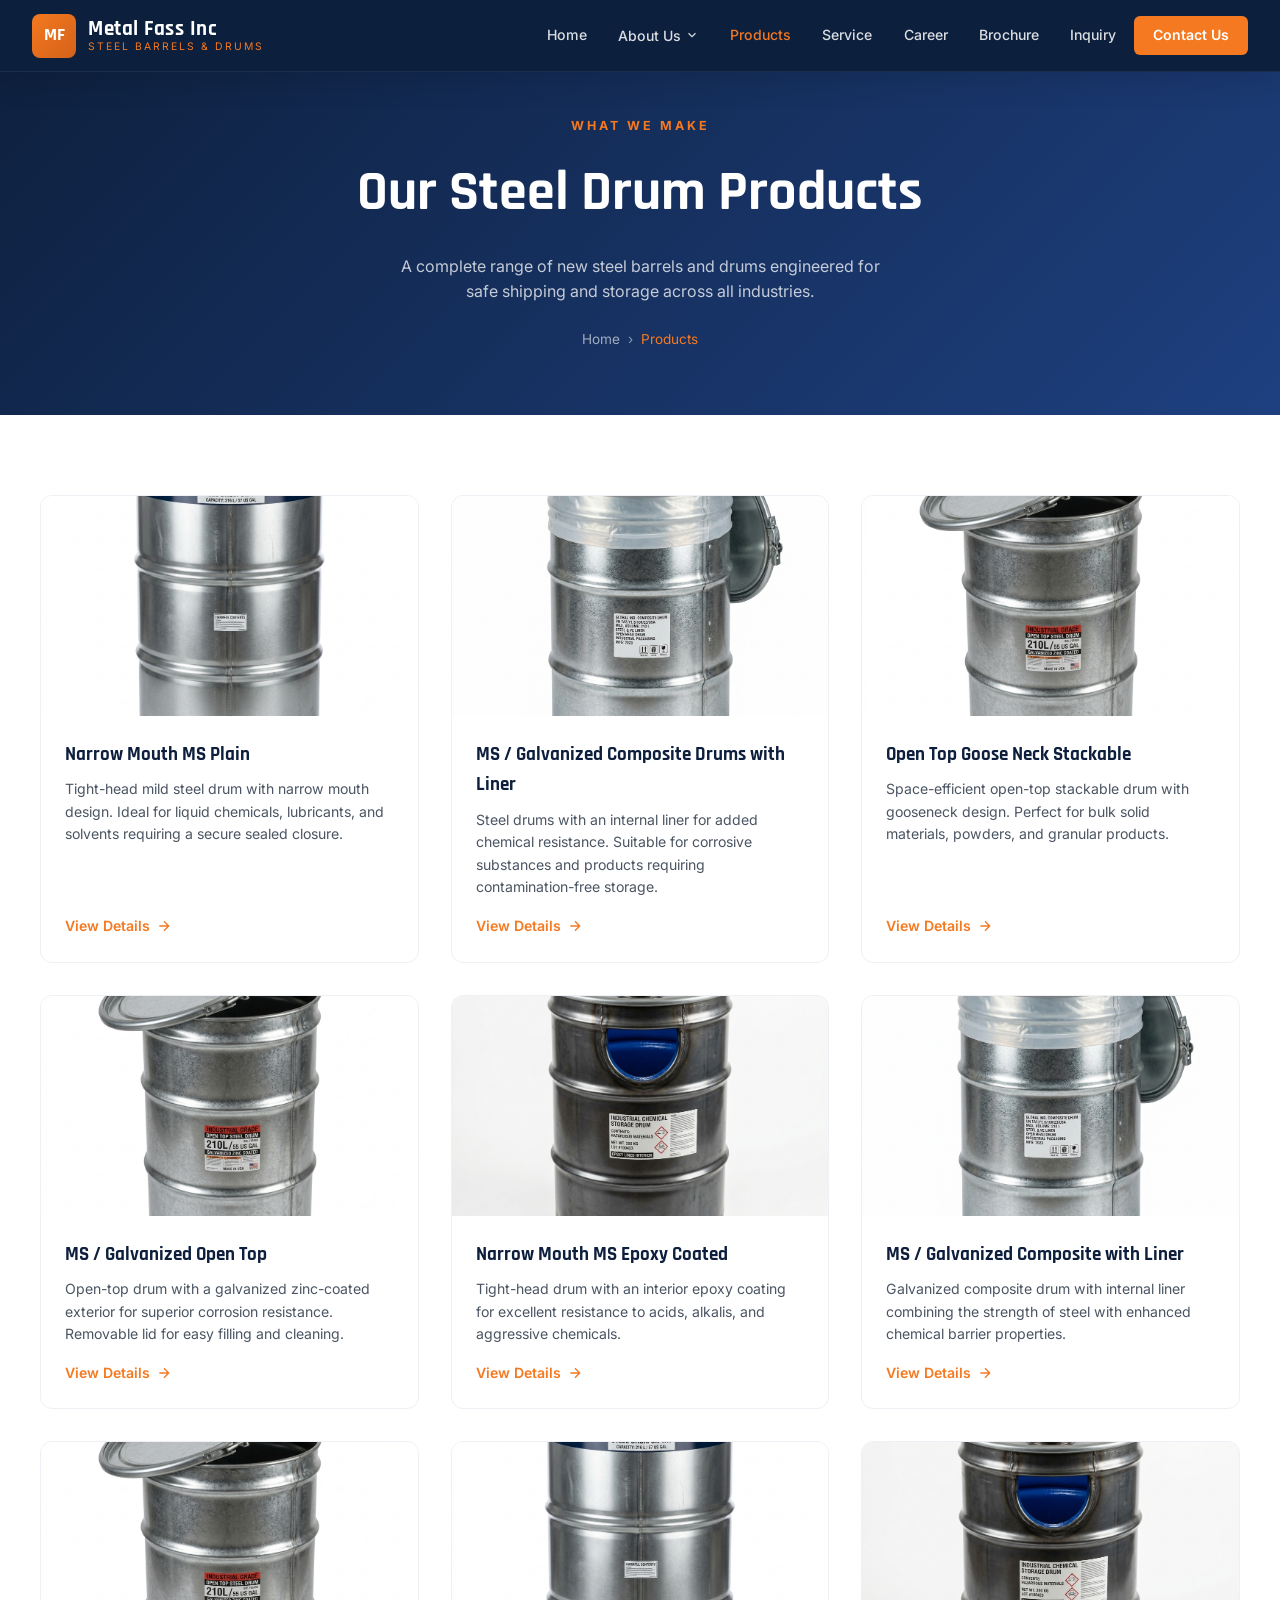
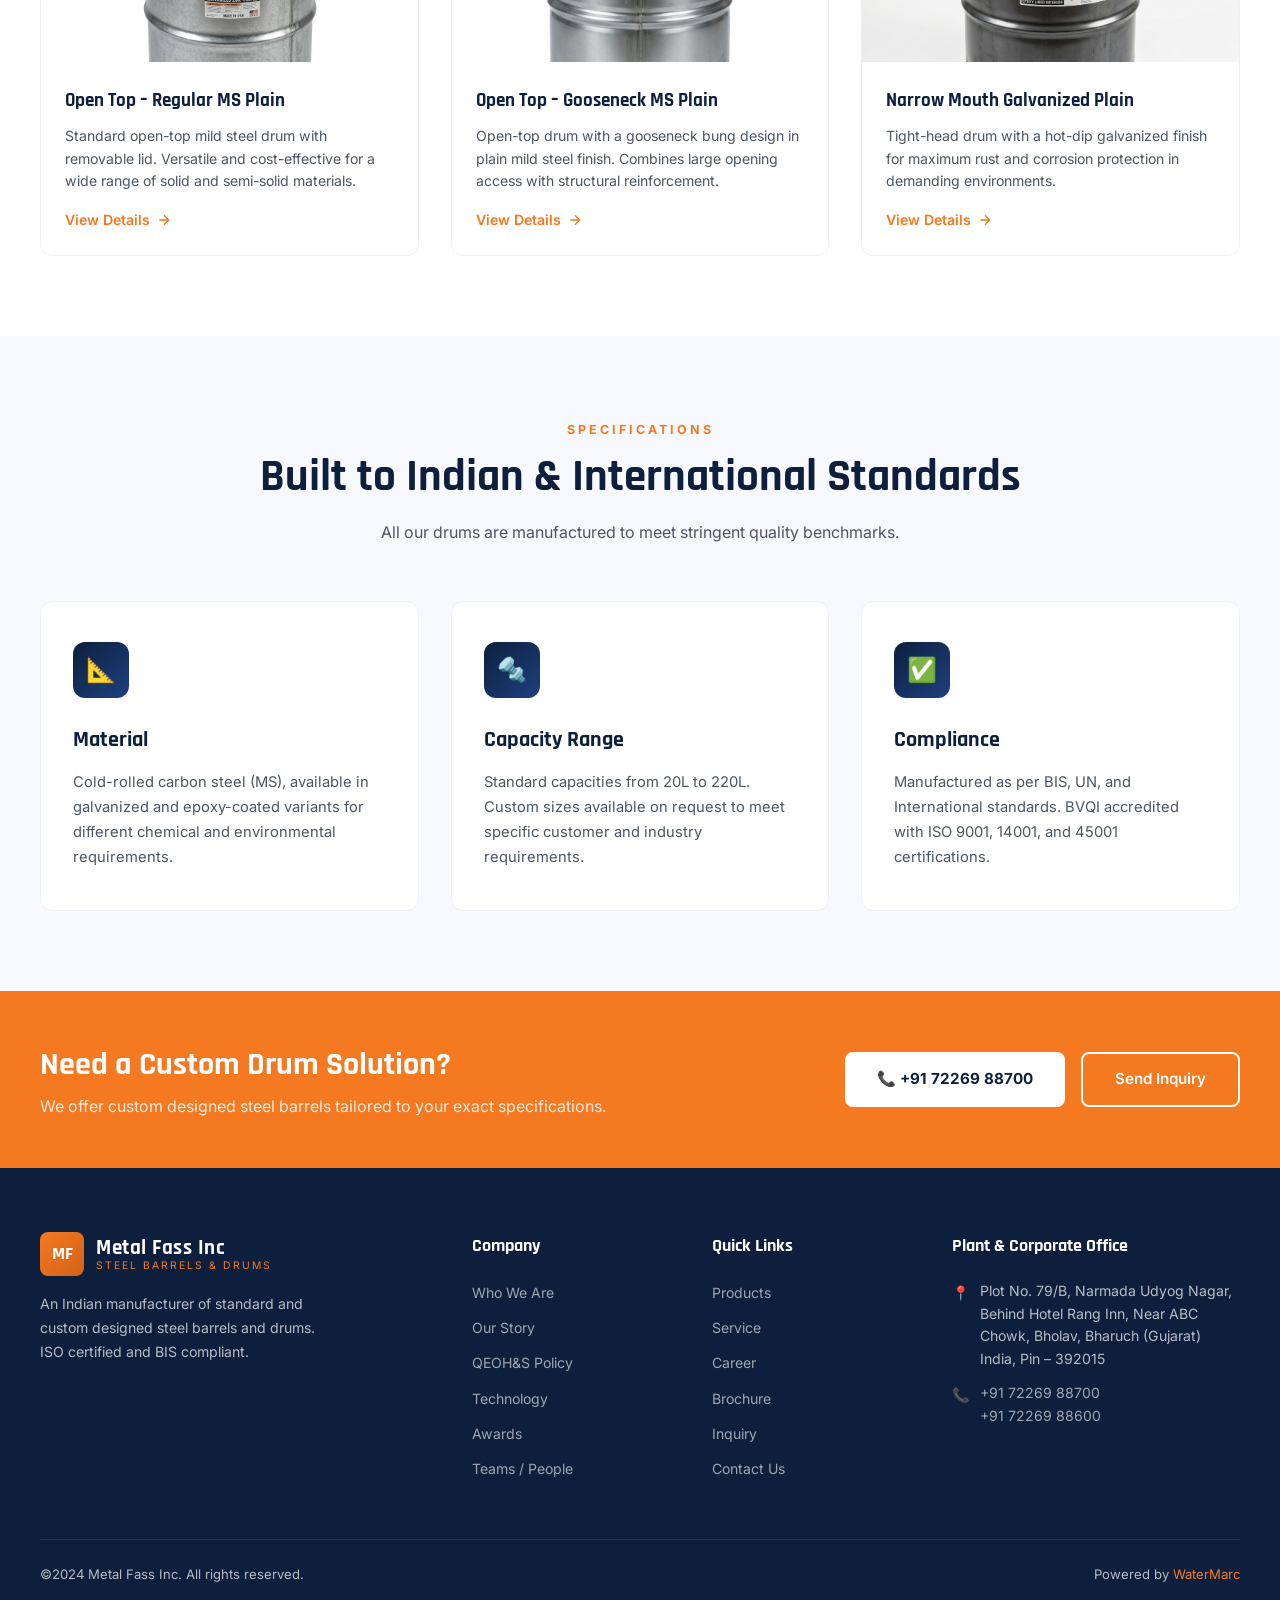
==== products.html @ 71f28551 "Initial commit: Yogiraj Containers Pvt. Ltd. website" ====
<!DOCTYPE html>
<html lang="en">
<head>
  <meta charset="UTF-8" />
  <meta name="viewport" content="width=device-width, initial-scale=1.0" />
  <title>Products | Metal Fass Inc – Steel Barrels & Drums</title>
  <meta name="description" content="Browse Metal Fass Inc's full range of steel barrels and drums: narrow mouth, open top, galvanized, epoxy coated, composite with liner, and more." />
  <link rel="stylesheet" href="styles.css" />
</head>
<body>

<!-- NAVBAR -->
<nav class="navbar scrolled" id="navbar">
  <a href="index.html" class="nav-logo">
    <div class="logo-icon">MF</div>
    <div class="logo-text">
      <span class="logo-name">Metal Fass Inc</span>
      <span class="logo-sub">Steel Barrels & Drums</span>
    </div>
  </a>
  <ul class="nav-links" id="navLinks">
    <li><a href="index.html">Home</a></li>
    <li>
      <button class="nav-toggle">About Us
        <svg viewBox="0 0 24 24" fill="none" stroke="currentColor" stroke-width="2"><polyline points="6 9 12 15 18 9"/></svg>
      </button>
      <ul class="dropdown">
        <li><a href="#">Who We Are</a></li>
        <li><a href="#">Our Story</a></li>
        <li><a href="#">QEOH&S Policy</a></li>
        <li><a href="#">Technology & Modernization</a></li>
        <li><a href="#">Awards & Accreditations</a></li>
        <li><a href="#">Teams / People</a></li>
      </ul>
    </li>
    <li><a href="products.html" class="active">Products</a></li>
    <li><a href="#">Service</a></li>
    <li><a href="#">Career</a></li>
    <li><a href="#">Brochure</a></li>
    <li><a href="#">Inquiry</a></li>
    <li><a href="contact.html" class="nav-cta">Contact Us</a></li>
  </ul>
  <button class="hamburger" id="hamburger" aria-label="Toggle menu">
    <span></span><span></span><span></span>
  </button>
</nav>

<!-- PAGE HERO -->
<section class="page-hero">
  <div class="container">
    <span class="section-eyebrow" style="color:var(--orange);">What We Make</span>
    <h1>Our Steel Drum Products</h1>
    <p>A complete range of new steel barrels and drums engineered for safe shipping and storage across all industries.</p>
    <div class="breadcrumb">
      <a href="index.html">Home</a> › <span>Products</span>
    </div>
  </div>
</section>

<!-- PRODUCTS GRID -->
<section class="section">
  <div class="container">
    <div class="products-full-grid">

      <a href="#" class="product-card reveal">
        <div class="product-img"><img src="product_narrow_mouth.png" alt="Narrow Mouth MS Plain" loading="lazy" /></div>
        <div class="product-info">
          <h3>Narrow Mouth MS Plain</h3>
          <p>Tight-head mild steel drum with narrow mouth design. Ideal for liquid chemicals, lubricants, and solvents requiring a secure sealed closure.</p>
          <span class="product-link">View Details <svg width="16" height="16" viewBox="0 0 24 24" fill="none" stroke="currentColor" stroke-width="2"><path d="M5 12h14M12 5l7 7-7 7"/></svg></span>
        </div>
      </a>

      <a href="#" class="product-card reveal">
        <div class="product-img"><img src="product_composite.png" alt="MS Galvanized Composite Drums with Liner" loading="lazy" /></div>
        <div class="product-info">
          <h3>MS / Galvanized Composite Drums with Liner</h3>
          <p>Steel drums with an internal liner for added chemical resistance. Suitable for corrosive substances and products requiring contamination-free storage.</p>
          <span class="product-link">View Details <svg width="16" height="16" viewBox="0 0 24 24" fill="none" stroke="currentColor" stroke-width="2"><path d="M5 12h14M12 5l7 7-7 7"/></svg></span>
        </div>
      </a>

      <a href="#" class="product-card reveal">
        <div class="product-img"><img src="product_open_top.png" alt="Open Top Goose Neck Stackable" loading="lazy" /></div>
        <div class="product-info">
          <h3>Open Top Goose Neck Stackable</h3>
          <p>Space-efficient open-top stackable drum with gooseneck design. Perfect for bulk solid materials, powders, and granular products.</p>
          <span class="product-link">View Details <svg width="16" height="16" viewBox="0 0 24 24" fill="none" stroke="currentColor" stroke-width="2"><path d="M5 12h14M12 5l7 7-7 7"/></svg></span>
        </div>
      </a>

      <a href="#" class="product-card reveal">
        <div class="product-img"><img src="product_open_top.png" alt="MS Galvanized Open Top" loading="lazy" /></div>
        <div class="product-info">
          <h3>MS / Galvanized Open Top</h3>
          <p>Open-top drum with a galvanized zinc-coated exterior for superior corrosion resistance. Removable lid for easy filling and cleaning.</p>
          <span class="product-link">View Details <svg width="16" height="16" viewBox="0 0 24 24" fill="none" stroke="currentColor" stroke-width="2"><path d="M5 12h14M12 5l7 7-7 7"/></svg></span>
        </div>
      </a>

      <a href="#" class="product-card reveal">
        <div class="product-img"><img src="product_epoxy.png" alt="Narrow Mouth MS Epoxy Coated" loading="lazy" /></div>
        <div class="product-info">
          <h3>Narrow Mouth MS Epoxy Coated</h3>
          <p>Tight-head drum with an interior epoxy coating for excellent resistance to acids, alkalis, and aggressive chemicals.</p>
          <span class="product-link">View Details <svg width="16" height="16" viewBox="0 0 24 24" fill="none" stroke="currentColor" stroke-width="2"><path d="M5 12h14M12 5l7 7-7 7"/></svg></span>
        </div>
      </a>

      <a href="#" class="product-card reveal">
        <div class="product-img"><img src="product_composite.png" alt="MS Galvanized Composite with Liner" loading="lazy" /></div>
        <div class="product-info">
          <h3>MS / Galvanized Composite with Liner</h3>
          <p>Galvanized composite drum with internal liner combining the strength of steel with enhanced chemical barrier properties.</p>
          <span class="product-link">View Details <svg width="16" height="16" viewBox="0 0 24 24" fill="none" stroke="currentColor" stroke-width="2"><path d="M5 12h14M12 5l7 7-7 7"/></svg></span>
        </div>
      </a>

      <a href="#" class="product-card reveal">
        <div class="product-img"><img src="product_open_top.png" alt="Open Top Regular MS Plain" loading="lazy" /></div>
        <div class="product-info">
          <h3>Open Top – Regular MS Plain</h3>
          <p>Standard open-top mild steel drum with removable lid. Versatile and cost-effective for a wide range of solid and semi-solid materials.</p>
          <span class="product-link">View Details <svg width="16" height="16" viewBox="0 0 24 24" fill="none" stroke="currentColor" stroke-width="2"><path d="M5 12h14M12 5l7 7-7 7"/></svg></span>
        </div>
      </a>

      <a href="#" class="product-card reveal">
        <div class="product-img"><img src="product_narrow_mouth.png" alt="Open Top Gooseneck MS Plain" loading="lazy" /></div>
        <div class="product-info">
          <h3>Open Top – Gooseneck MS Plain</h3>
          <p>Open-top drum with a gooseneck bung design in plain mild steel finish. Combines large opening access with structural reinforcement.</p>
          <span class="product-link">View Details <svg width="16" height="16" viewBox="0 0 24 24" fill="none" stroke="currentColor" stroke-width="2"><path d="M5 12h14M12 5l7 7-7 7"/></svg></span>
        </div>
      </a>

      <a href="#" class="product-card reveal">
        <div class="product-img"><img src="product_epoxy.png" alt="Narrow Mouth Galvanized Plain" loading="lazy" /></div>
        <div class="product-info">
          <h3>Narrow Mouth Galvanized Plain</h3>
          <p>Tight-head drum with a hot-dip galvanized finish for maximum rust and corrosion protection in demanding environments.</p>
          <span class="product-link">View Details <svg width="16" height="16" viewBox="0 0 24 24" fill="none" stroke="currentColor" stroke-width="2"><path d="M5 12h14M12 5l7 7-7 7"/></svg></span>
        </div>
      </a>

    </div>
  </div>
</section>

<!-- SPECS INFO -->
<section class="section section-light">
  <div class="container">
    <div class="section-header reveal">
      <span class="section-eyebrow">Specifications</span>
      <h2 class="section-title">Built to Indian & International Standards</h2>
      <p class="section-subtitle">All our drums are manufactured to meet stringent quality benchmarks.</p>
    </div>
    <div class="mvt-grid">
      <div class="mvt-card reveal">
        <div class="mvt-icon">📐</div>
        <h3>Material</h3>
        <p>Cold-rolled carbon steel (MS), available in galvanized and epoxy-coated variants for different chemical and environmental requirements.</p>
      </div>
      <div class="mvt-card reveal">
        <div class="mvt-icon">🔩</div>
        <h3>Capacity Range</h3>
        <p>Standard capacities from 20L to 220L. Custom sizes available on request to meet specific customer and industry requirements.</p>
      </div>
      <div class="mvt-card reveal">
        <div class="mvt-icon">✅</div>
        <h3>Compliance</h3>
        <p>Manufactured as per BIS, UN, and International standards. BVQI accredited with ISO 9001, 14001, and 45001 certifications.</p>
      </div>
    </div>
  </div>
</section>

<!-- CONTACT STRIP -->
<div class="contact-strip">
  <div class="container">
    <div class="strip-text">
      <h2>Need a Custom Drum Solution?</h2>
      <p>We offer custom designed steel barrels tailored to your exact specifications.</p>
    </div>
    <div class="strip-actions">
      <a href="tel:+917226988700" class="btn-white">📞 +91 72269 88700</a>
      <a href="contact.html" class="btn-outline-white">Send Inquiry</a>
    </div>
  </div>
</div>

<!-- FOOTER -->
<footer>
  <div class="container">
    <div class="footer-grid">
      <div class="footer-brand">
        <a href="index.html" class="nav-logo" style="margin-bottom:1rem;display:inline-flex;">
          <div class="logo-icon">MF</div>
          <div class="logo-text">
            <span class="logo-name">Metal Fass Inc</span>
            <span class="logo-sub">Steel Barrels & Drums</span>
          </div>
        </a>
        <p>An Indian manufacturer of standard and custom designed steel barrels and drums. ISO certified and BIS compliant.</p>
      </div>
      <div class="footer-col">
        <h4>Company</h4>
        <ul>
          <li><a href="#">Who We Are</a></li>
          <li><a href="#">Our Story</a></li>
          <li><a href="#">QEOH&S Policy</a></li>
          <li><a href="#">Technology</a></li>
          <li><a href="#">Awards</a></li>
          <li><a href="#">Teams / People</a></li>
        </ul>
      </div>
      <div class="footer-col">
        <h4>Quick Links</h4>
        <ul>
          <li><a href="products.html">Products</a></li>
          <li><a href="#">Service</a></li>
          <li><a href="#">Career</a></li>
          <li><a href="#">Brochure</a></li>
          <li><a href="#">Inquiry</a></li>
          <li><a href="contact.html">Contact Us</a></li>
        </ul>
      </div>
      <div class="footer-col">
        <h4>Plant & Corporate Office</h4>
        <div class="footer-contact-item">
          <span class="icon">📍</span>
          <span>Plot No. 79/B, Narmada Udyog Nagar, Behind Hotel Rang Inn, Near ABC Chowk, Bholav, Bharuch (Gujarat) India, Pin – 392015</span>
        </div>
        <div class="footer-contact-item">
          <span class="icon">📞</span>
          <div>
            <a href="tel:+917226988700">+91 72269 88700</a><br/>
            <a href="tel:+917226988600">+91 72269 88600</a>
          </div>
        </div>
      </div>
    </div>
    <div class="footer-bottom">
      <span>©2024 Metal Fass Inc. All rights reserved.</span>
      <span>Powered by <a href="#">WaterMarc</a></span>
    </div>
  </div>
</footer>

<script>
  const hamburger = document.getElementById('hamburger');
  const navLinks = document.getElementById('navLinks');
  hamburger.addEventListener('click', () => {
    navLinks.classList.toggle('open');
    const spans = hamburger.querySelectorAll('span');
    navLinks.classList.contains('open')
      ? (spans[0].style.transform='rotate(45deg) translate(5px,5px)', spans[1].style.opacity='0', spans[2].style.transform='rotate(-45deg) translate(5px,-5px)')
      : (spans[0].style.transform='', spans[1].style.opacity='', spans[2].style.transform='');
  });
  const reveals = document.querySelectorAll('.reveal');
  const observer = new IntersectionObserver((entries) => {
    entries.forEach((e, i) => {
      if (e.isIntersecting) { setTimeout(() => e.target.classList.add('visible'), i * 80); observer.unobserve(e.target); }
    });
  }, { threshold: 0.1 });
  reveals.forEach(el => observer.observe(el));
</script>
</body>
</html>
---- styles.css ----
@import url('https://fonts.googleapis.com/css2?family=Inter:wght@300;400;500;600;700;800;900&family=Rajdhani:wght@500;600;700&display=swap');

*, *::before, *::after { box-sizing: border-box; margin: 0; padding: 0; }

:root {
  --navy: #0d1f3c;
  --navy-light: #1a3a6e;
  --steel: #1e4080;
  --orange: #f47920;
  --orange-dark: #d4621a;
  --white: #ffffff;
  --gray-100: #f8f9fc;
  --gray-200: #eef0f5;
  --gray-400: #9ca3af;
  --gray-600: #4b5563;
  --gray-800: #1f2937;
  --shadow-sm: 0 2px 8px rgba(0,0,0,0.08);
  --shadow-md: 0 8px 32px rgba(0,0,0,0.12);
  --shadow-lg: 0 24px 64px rgba(0,0,0,0.2);
  --radius: 12px;
  --transition: 0.3s cubic-bezier(0.4,0,0.2,1);
}

html { scroll-behavior: smooth; }

body {
  font-family: 'Inter', sans-serif;
  color: var(--gray-800);
  background: var(--white);
  overflow-x: hidden;
  line-height: 1.6;
}

/* ===== NAVBAR ===== */
.navbar {
  position: fixed; top: 0; left: 0; right: 0; z-index: 1000;
  background: rgba(13,31,60,0.97);
  backdrop-filter: blur(12px);
  border-bottom: 1px solid rgba(255,255,255,0.07);
  padding: 0 2rem;
  display: flex; align-items: center; justify-content: space-between;
  height: 72px;
  transition: var(--transition);
}
.navbar.scrolled { box-shadow: var(--shadow-md); }

.nav-logo {
  display: flex; align-items: center; gap: 12px; text-decoration: none;
}
.nav-logo .logo-icon {
  width: 44px; height: 44px;
  background: linear-gradient(135deg, var(--orange), var(--orange-dark));
  border-radius: 8px;
  display: flex; align-items: center; justify-content: center;
  font-weight: 900; font-size: 1.1rem; color: white;
  font-family: 'Rajdhani', sans-serif;
}
.nav-logo .logo-text { display: flex; flex-direction: column; line-height: 1.1; }
.nav-logo .logo-name {
  font-family: 'Rajdhani', sans-serif; font-weight: 700;
  font-size: 1.3rem; color: var(--white); letter-spacing: 0.5px;
}
.nav-logo .logo-sub { font-size: 0.65rem; color: var(--orange); letter-spacing: 2px; text-transform: uppercase; }

.nav-links { display: flex; align-items: center; gap: 0.25rem; list-style: none; }
.nav-links > li { position: relative; }
.nav-links > li > a, .nav-links > li > .nav-toggle {
  display: flex; align-items: center; gap: 4px;
  padding: 0.5rem 0.85rem;
  color: rgba(255,255,255,0.85);
  text-decoration: none;
  font-size: 0.88rem; font-weight: 500;
  border-radius: 6px;
  transition: var(--transition);
  cursor: pointer; background: none; border: none; font-family: inherit;
}
.nav-links > li > a:hover, .nav-links > li > .nav-toggle:hover { color: white; background: rgba(255,255,255,0.08); }
.nav-links > li > a.active { color: var(--orange); }
.nav-toggle svg { width: 14px; height: 14px; transition: transform 0.2s; }
.nav-links > li:hover .nav-toggle svg { transform: rotate(180deg); }

.dropdown {
  position: absolute; top: calc(100% + 8px); left: 0;
  background: white; border-radius: var(--radius);
  box-shadow: var(--shadow-lg); border: 1px solid var(--gray-200);
  min-width: 220px; padding: 0.5rem;
  opacity: 0; visibility: hidden; transform: translateY(-8px);
  transition: var(--transition);
  list-style: none;
}
.nav-links > li:hover .dropdown { opacity: 1; visibility: visible; transform: translateY(0); }
.dropdown li a {
  display: block; padding: 0.6rem 1rem;
  color: var(--gray-600); text-decoration: none;
  font-size: 0.88rem; border-radius: 6px;
  transition: var(--transition);
}
.dropdown li a:hover { background: var(--gray-100); color: var(--navy); }

.nav-cta {
  background: var(--orange) !important; color: white !important;
  padding: 0.5rem 1.2rem !important; border-radius: 6px !important;
  font-weight: 600 !important;
}
.nav-cta:hover { background: var(--orange-dark) !important; }

.hamburger { display: none; flex-direction: column; gap: 5px; cursor: pointer; background: none; border: none; padding: 4px; }
.hamburger span { display: block; width: 24px; height: 2px; background: white; border-radius: 2px; transition: var(--transition); }

/* ===== HERO ===== */
.hero {
  position: relative; min-height: 100vh;
  display: flex; align-items: center;
  overflow: hidden;
}
.hero-bg {
  position: absolute; inset: 0;
  background-image: url('hero.png');
  background-size: cover; background-position: center;
}
.hero-overlay {
  position: absolute; inset: 0;
  background: linear-gradient(135deg, rgba(13,31,60,0.92) 0%, rgba(13,31,60,0.75) 50%, rgba(30,64,128,0.6) 100%);
}
.hero-content {
  position: relative; z-index: 2;
  max-width: 1200px; margin: 0 auto; padding: 0 2rem;
  padding-top: 72px;
}
.hero-badge {
  display: inline-flex; align-items: center; gap: 8px;
  background: rgba(244,121,32,0.15); border: 1px solid rgba(244,121,32,0.4);
  color: var(--orange); padding: 0.4rem 1rem; border-radius: 50px;
  font-size: 0.8rem; font-weight: 600; letter-spacing: 1px; text-transform: uppercase;
  margin-bottom: 1.5rem;
  animation: fadeInUp 0.6s ease both;
}
.hero-badge::before { content: '●'; font-size: 0.5rem; animation: pulse 2s infinite; }
.hero h1 {
  font-family: 'Rajdhani', sans-serif;
  font-size: clamp(2.5rem, 6vw, 5rem);
  font-weight: 700; color: white;
  line-height: 1.05; margin-bottom: 1.5rem;
  animation: fadeInUp 0.7s 0.1s ease both;
}
.hero h1 span { color: var(--orange); }
.hero p {
  font-size: 1.1rem; color: rgba(255,255,255,0.75);
  max-width: 560px; margin-bottom: 2.5rem;
  animation: fadeInUp 0.7s 0.2s ease both;
}
.hero-buttons { display: flex; gap: 1rem; flex-wrap: wrap; animation: fadeInUp 0.7s 0.3s ease both; }
.btn-primary {
  display: inline-flex; align-items: center; gap: 8px;
  background: var(--orange); color: white;
  padding: 0.85rem 2rem; border-radius: 8px;
  text-decoration: none; font-weight: 600; font-size: 0.95rem;
  transition: var(--transition); border: none; cursor: pointer;
}
.btn-primary:hover { background: var(--orange-dark); transform: translateY(-2px); box-shadow: 0 8px 24px rgba(244,121,32,0.4); }
.btn-secondary {
  display: inline-flex; align-items: center; gap: 8px;
  background: transparent; color: white;
  padding: 0.85rem 2rem; border-radius: 8px;
  border: 1px solid rgba(255,255,255,0.4);
  text-decoration: none; font-weight: 600; font-size: 0.95rem;
  transition: var(--transition);
}
.btn-secondary:hover { background: rgba(255,255,255,0.1); border-color: white; }

.hero-stats {
  display: flex; gap: 3rem; margin-top: 4rem;
  animation: fadeInUp 0.7s 0.4s ease both;
}
.stat { text-align: left; }
.stat-num { font-family: 'Rajdhani', sans-serif; font-size: 2.2rem; font-weight: 700; color: var(--orange); }
.stat-label { font-size: 0.8rem; color: rgba(255,255,255,0.6); text-transform: uppercase; letter-spacing: 1px; }

.hero-scroll {
  position: absolute; bottom: 2rem; left: 50%; transform: translateX(-50%);
  display: flex; flex-direction: column; align-items: center; gap: 8px;
  color: rgba(255,255,255,0.5); font-size: 0.75rem; letter-spacing: 1px;
  animation: bounce 2s infinite;
}
.hero-scroll::after { content: ''; width: 1px; height: 40px; background: rgba(255,255,255,0.3); }

/* ===== SECTION COMMON ===== */
.section { padding: 5rem 2rem; }
.section-light { background: var(--gray-100); }
.container { max-width: 1200px; margin: 0 auto; }
.section-header { text-align: center; margin-bottom: 3.5rem; }
.section-eyebrow {
  display: inline-block;
  color: var(--orange); font-size: 0.78rem; font-weight: 700;
  letter-spacing: 3px; text-transform: uppercase; margin-bottom: 0.75rem;
}
.section-title {
  font-family: 'Rajdhani', sans-serif;
  font-size: clamp(1.8rem, 4vw, 2.8rem);
  font-weight: 700; color: var(--navy); line-height: 1.15;
}
.section-subtitle { margin-top: 1rem; color: var(--gray-600); max-width: 600px; margin-left: auto; margin-right: auto; }

/* ===== ABOUT / MVT CARDS ===== */
.mvt-grid { display: grid; grid-template-columns: repeat(3, 1fr); gap: 2rem; }
.mvt-card {
  background: white; border-radius: var(--radius);
  padding: 2.5rem 2rem; border: 1px solid var(--gray-200);
  transition: var(--transition); position: relative; overflow: hidden;
}
.mvt-card::before {
  content: ''; position: absolute; top: 0; left: 0; right: 0; height: 4px;
  background: linear-gradient(90deg, var(--orange), var(--navy-light));
  transform: scaleX(0); transform-origin: left; transition: var(--transition);
}
.mvt-card:hover { box-shadow: var(--shadow-md); transform: translateY(-4px); }
.mvt-card:hover::before { transform: scaleX(1); }
.mvt-icon {
  width: 56px; height: 56px; border-radius: 12px;
  background: linear-gradient(135deg, var(--navy), var(--steel));
  display: flex; align-items: center; justify-content: center;
  font-size: 1.5rem; margin-bottom: 1.5rem; color: var(--orange);
}
.mvt-card h3 { font-family: 'Rajdhani', sans-serif; font-size: 1.4rem; font-weight: 700; color: var(--navy); margin-bottom: 0.75rem; }
.mvt-card p { color: var(--gray-600); font-size: 0.92rem; line-height: 1.7; }

/* ===== ABOUT SECTION ===== */
.about-grid { display: grid; grid-template-columns: 1fr 1fr; gap: 4rem; align-items: center; }
.about-image-wrap { position: relative; border-radius: 16px; overflow: hidden; }
.about-image-wrap img { width: 100%; height: 480px; object-fit: cover; display: block; }
.about-badge-float {
  position: absolute; bottom: 2rem; left: 2rem;
  background: var(--orange); color: white;
  padding: 1rem 1.5rem; border-radius: 12px;
  font-family: 'Rajdhani', sans-serif; font-weight: 700;
}
.about-badge-float .num { font-size: 2.5rem; line-height: 1; }
.about-badge-float .txt { font-size: 0.8rem; opacity: 0.9; }
.about-text .section-eyebrow { text-align: left; }
.about-text .section-title { text-align: left; }
.about-text p { color: var(--gray-600); margin: 1.2rem 0; line-height: 1.8; }
.cert-badges { display: flex; flex-wrap: wrap; gap: 0.75rem; margin-top: 1.5rem; }
.cert-badge {
  background: var(--gray-100); border: 1px solid var(--gray-200);
  padding: 0.4rem 0.9rem; border-radius: 50px;
  font-size: 0.8rem; font-weight: 600; color: var(--navy);
}

/* ===== PRODUCTS ===== */
.products-grid { display: grid; grid-template-columns: repeat(3, 1fr); gap: 2rem; }
.product-card {
  background: white; border-radius: var(--radius);
  border: 1px solid var(--gray-200); overflow: hidden;
  transition: var(--transition); text-decoration: none; color: inherit;
  display: flex; flex-direction: column;
}
.product-card:hover { box-shadow: var(--shadow-md); transform: translateY(-6px); }
.product-card:hover .product-img img { transform: scale(1.05); }
.product-img { height: 220px; overflow: hidden; background: var(--gray-100); }
.product-img img { width: 100%; height: 100%; object-fit: cover; transition: transform 0.5s ease; }
.product-info { padding: 1.5rem; flex: 1; display: flex; flex-direction: column; }
.product-info h3 { font-family: 'Rajdhani', sans-serif; font-size: 1.2rem; font-weight: 700; color: var(--navy); margin-bottom: 0.5rem; }
.product-info p { color: var(--gray-600); font-size: 0.88rem; flex: 1; }
.product-link {
  display: inline-flex; align-items: center; gap: 6px;
  color: var(--orange); font-weight: 600; font-size: 0.88rem;
  margin-top: 1rem; text-decoration: none; transition: var(--transition);
}
.product-link:hover { gap: 10px; }

/* ===== CERTIFICATIONS ===== */
.cert-section {
  background: linear-gradient(135deg, var(--navy) 0%, var(--steel) 100%);
  padding: 5rem 2rem; text-align: center; color: white;
}
.cert-section .section-title { color: white; }
.cert-section .section-eyebrow { color: var(--orange); }
.cert-section .section-subtitle { color: rgba(255,255,255,0.7); }
.cert-grid { display: grid; grid-template-columns: repeat(3, 1fr); gap: 2rem; margin-top: 3rem; }
.cert-card {
  background: rgba(255,255,255,0.08); border: 1px solid rgba(255,255,255,0.15);
  border-radius: var(--radius); padding: 2rem;
  backdrop-filter: blur(8px); transition: var(--transition);
}
.cert-card:hover { background: rgba(255,255,255,0.13); transform: translateY(-4px); }
.cert-card .cert-icon { font-size: 2.5rem; margin-bottom: 1rem; }
.cert-card h3 { font-family: 'Rajdhani', sans-serif; font-size: 1.3rem; font-weight: 700; margin-bottom: 0.5rem; }
.cert-card p { font-size: 0.85rem; color: rgba(255,255,255,0.65); }

/* ===== APPLICATIONS ===== */
.apps-grid { display: grid; grid-template-columns: repeat(4, 1fr); gap: 1.5rem; }
.app-card {
  background: white; border-radius: var(--radius); padding: 2rem 1.5rem;
  text-align: center; border: 1px solid var(--gray-200);
  transition: var(--transition);
}
.app-card:hover { box-shadow: var(--shadow-md); transform: translateY(-4px); border-color: var(--orange); }
.app-icon { font-size: 2.5rem; margin-bottom: 1rem; }
.app-card h4 { font-family: 'Rajdhani', sans-serif; font-size: 1.1rem; font-weight: 700; color: var(--navy); }

/* ===== CONTACT STRIP ===== */
.contact-strip {
  background: var(--orange); padding: 3rem 2rem;
  display: flex; align-items: center; justify-content: space-between;
  flex-wrap: wrap; gap: 1.5rem;
}
.contact-strip .container { display: flex; align-items: center; justify-content: space-between; flex-wrap: wrap; gap: 1.5rem; width: 100%; }
.strip-text h2 { font-family: 'Rajdhani', sans-serif; font-size: 2rem; font-weight: 700; color: white; }
.strip-text p { color: rgba(255,255,255,0.85); margin-top: 0.25rem; }
.strip-actions { display: flex; gap: 1rem; }
.btn-white {
  display: inline-flex; align-items: center; gap: 8px;
  background: white; color: var(--navy);
  padding: 0.85rem 2rem; border-radius: 8px;
  text-decoration: none; font-weight: 700; font-size: 0.95rem;
  transition: var(--transition);
}
.btn-white:hover { transform: translateY(-2px); box-shadow: 0 8px 24px rgba(0,0,0,0.2); }
.btn-outline-white {
  display: inline-flex; align-items: center; gap: 8px;
  background: transparent; color: white;
  padding: 0.85rem 2rem; border-radius: 8px; border: 2px solid white;
  text-decoration: none; font-weight: 600; font-size: 0.95rem;
  transition: var(--transition);
}
.btn-outline-white:hover { background: rgba(255,255,255,0.1); }

/* ===== FOOTER ===== */
footer {
  background: var(--navy); color: rgba(255,255,255,0.7);
  padding: 4rem 2rem 0;
}
.footer-grid { display: grid; grid-template-columns: 2fr 1fr 1fr 1.5fr; gap: 3rem; margin-bottom: 3rem; }
.footer-brand .nav-logo { margin-bottom: 1rem; }
.footer-brand p { font-size: 0.88rem; line-height: 1.7; max-width: 280px; }
.footer-col h4 { color: white; font-family: 'Rajdhani', sans-serif; font-size: 1.1rem; font-weight: 700; margin-bottom: 1.25rem; }
.footer-col ul { list-style: none; }
.footer-col ul li { margin-bottom: 0.6rem; }
.footer-col ul li a { color: rgba(255,255,255,0.6); text-decoration: none; font-size: 0.88rem; transition: var(--transition); }
.footer-col ul li a:hover { color: var(--orange); }
.footer-contact-item { display: flex; gap: 10px; margin-bottom: 0.75rem; font-size: 0.88rem; }
.footer-contact-item .icon { color: var(--orange); flex-shrink: 0; margin-top: 2px; }
.footer-contact-item a { color: rgba(255,255,255,0.6); text-decoration: none; transition: var(--transition); }
.footer-contact-item a:hover { color: white; }
.footer-bottom {
  border-top: 1px solid rgba(255,255,255,0.1);
  padding: 1.5rem 0; display: flex; justify-content: space-between; align-items: center;
  flex-wrap: wrap; gap: 1rem; font-size: 0.82rem;
}
.footer-bottom a { color: var(--orange); text-decoration: none; }

/* ===== ANIMATIONS ===== */
@keyframes fadeInUp {
  from { opacity: 0; transform: translateY(24px); }
  to { opacity: 1; transform: translateY(0); }
}
@keyframes pulse {
  0%, 100% { opacity: 1; } 50% { opacity: 0.4; }
}
@keyframes bounce {
  0%, 100% { transform: translateX(-50%) translateY(0); }
  50% { transform: translateX(-50%) translateY(-8px); }
}

.reveal {
  opacity: 0; transform: translateY(32px);
  transition: opacity 0.7s ease, transform 0.7s ease;
}
.reveal.visible { opacity: 1; transform: translateY(0); }

/* ===== PRODUCTS PAGE ===== */
.page-hero {
  background: linear-gradient(135deg, var(--navy) 0%, var(--steel) 100%);
  padding: 7rem 2rem 4rem; text-align: center; color: white;
}
.page-hero h1 { font-family: 'Rajdhani', sans-serif; font-size: clamp(2rem, 5vw, 3.5rem); font-weight: 700; }
.page-hero p { margin-top: 1rem; color: rgba(255,255,255,0.75); max-width: 500px; margin-left: auto; margin-right: auto; }
.breadcrumb { display: flex; align-items: center; gap: 8px; justify-content: center; margin-top: 1.5rem; font-size: 0.85rem; color: rgba(255,255,255,0.5); }
.breadcrumb a { color: rgba(255,255,255,0.6); text-decoration: none; }
.breadcrumb a:hover { color: white; }
.breadcrumb span { color: var(--orange); }

.products-full-grid { display: grid; grid-template-columns: repeat(3, 1fr); gap: 2rem; }

/* ===== CONTACT PAGE ===== */
.contact-grid { display: grid; grid-template-columns: 1fr 1fr; gap: 4rem; align-items: start; }
.contact-form { background: white; border-radius: 16px; padding: 2.5rem; box-shadow: var(--shadow-md); }
.contact-form h2 { font-family: 'Rajdhani', sans-serif; font-size: 1.8rem; font-weight: 700; color: var(--navy); margin-bottom: 1.5rem; }
.form-group { margin-bottom: 1.25rem; }
.form-group label { display: block; font-size: 0.85rem; font-weight: 600; color: var(--gray-600); margin-bottom: 0.4rem; }
.form-group input, .form-group textarea, .form-group select {
  width: 100%; padding: 0.8rem 1rem;
  border: 1.5px solid var(--gray-200); border-radius: 8px;
  font-family: inherit; font-size: 0.9rem; color: var(--gray-800);
  transition: var(--transition); outline: none;
}
.form-group input:focus, .form-group textarea:focus, .form-group select:focus {
  border-color: var(--orange); box-shadow: 0 0 0 3px rgba(244,121,32,0.12);
}
.form-group textarea { resize: vertical; min-height: 120px; }
.form-row { display: grid; grid-template-columns: 1fr 1fr; gap: 1rem; }

.contact-info h2 { font-family: 'Rajdhani', sans-serif; font-size: 1.8rem; font-weight: 700; color: var(--navy); margin-bottom: 0.5rem; }
.contact-info p { color: var(--gray-600); margin-bottom: 2rem; }
.info-card {
  display: flex; gap: 1rem; padding: 1.25rem;
  background: var(--gray-100); border-radius: 12px; margin-bottom: 1rem;
  border: 1px solid var(--gray-200);
}
.info-card-icon {
  width: 48px; height: 48px; border-radius: 10px; flex-shrink: 0;
  background: linear-gradient(135deg, var(--navy), var(--steel));
  display: flex; align-items: center; justify-content: center; font-size: 1.3rem;
}
.info-card-text h4 { font-weight: 700; color: var(--navy); margin-bottom: 0.25rem; }
.info-card-text p, .info-card-text a { color: var(--gray-600); font-size: 0.9rem; text-decoration: none; display: block; }
.info-card-text a:hover { color: var(--orange); }
.map-embed { margin-top: 2rem; border-radius: 12px; overflow: hidden; border: 1px solid var(--gray-200); }
.map-embed iframe { display: block; width: 100%; height: 280px; border: none; }

/* ===== RESPONSIVE ===== */
@media (max-width: 1024px) {
  .mvt-grid, .products-grid, .cert-grid, .products-full-grid { grid-template-columns: repeat(2, 1fr); }
  .apps-grid { grid-template-columns: repeat(2, 1fr); }
  .footer-grid { grid-template-columns: 1fr 1fr; }
  .about-grid { grid-template-columns: 1fr; }
  .contact-grid { grid-template-columns: 1fr; }
}
@media (max-width: 768px) {
  .nav-links { display: none; position: absolute; top: 72px; left: 0; right: 0; background: var(--navy); flex-direction: column; padding: 1rem; gap: 0; border-top: 1px solid rgba(255,255,255,0.1); }
  .nav-links.open { display: flex; }
  .nav-links > li > a, .nav-links > li > .nav-toggle { padding: 0.75rem 1rem; width: 100%; }
  .dropdown { position: static; opacity: 1; visibility: visible; transform: none; box-shadow: none; border: none; background: rgba(255,255,255,0.05); }
  .hamburger { display: flex; }
  .mvt-grid, .cert-grid, .products-full-grid { grid-template-columns: 1fr; }
  .hero-stats { gap: 2rem; flex-wrap: wrap; }
  .hero-buttons { flex-direction: column; }
  .footer-grid { grid-template-columns: 1fr; }
  .contact-strip .container { justify-content: center; text-align: center; }
  .strip-actions { flex-direction: column; }
  .footer-bottom { justify-content: center; text-align: center; }
  .form-row { grid-template-columns: 1fr; }
}
@media (max-width: 480px) {
  .products-grid { grid-template-columns: 1fr; }
  .apps-grid { grid-template-columns: repeat(2, 1fr); }
  .section { padding: 3.5rem 1rem; }
}
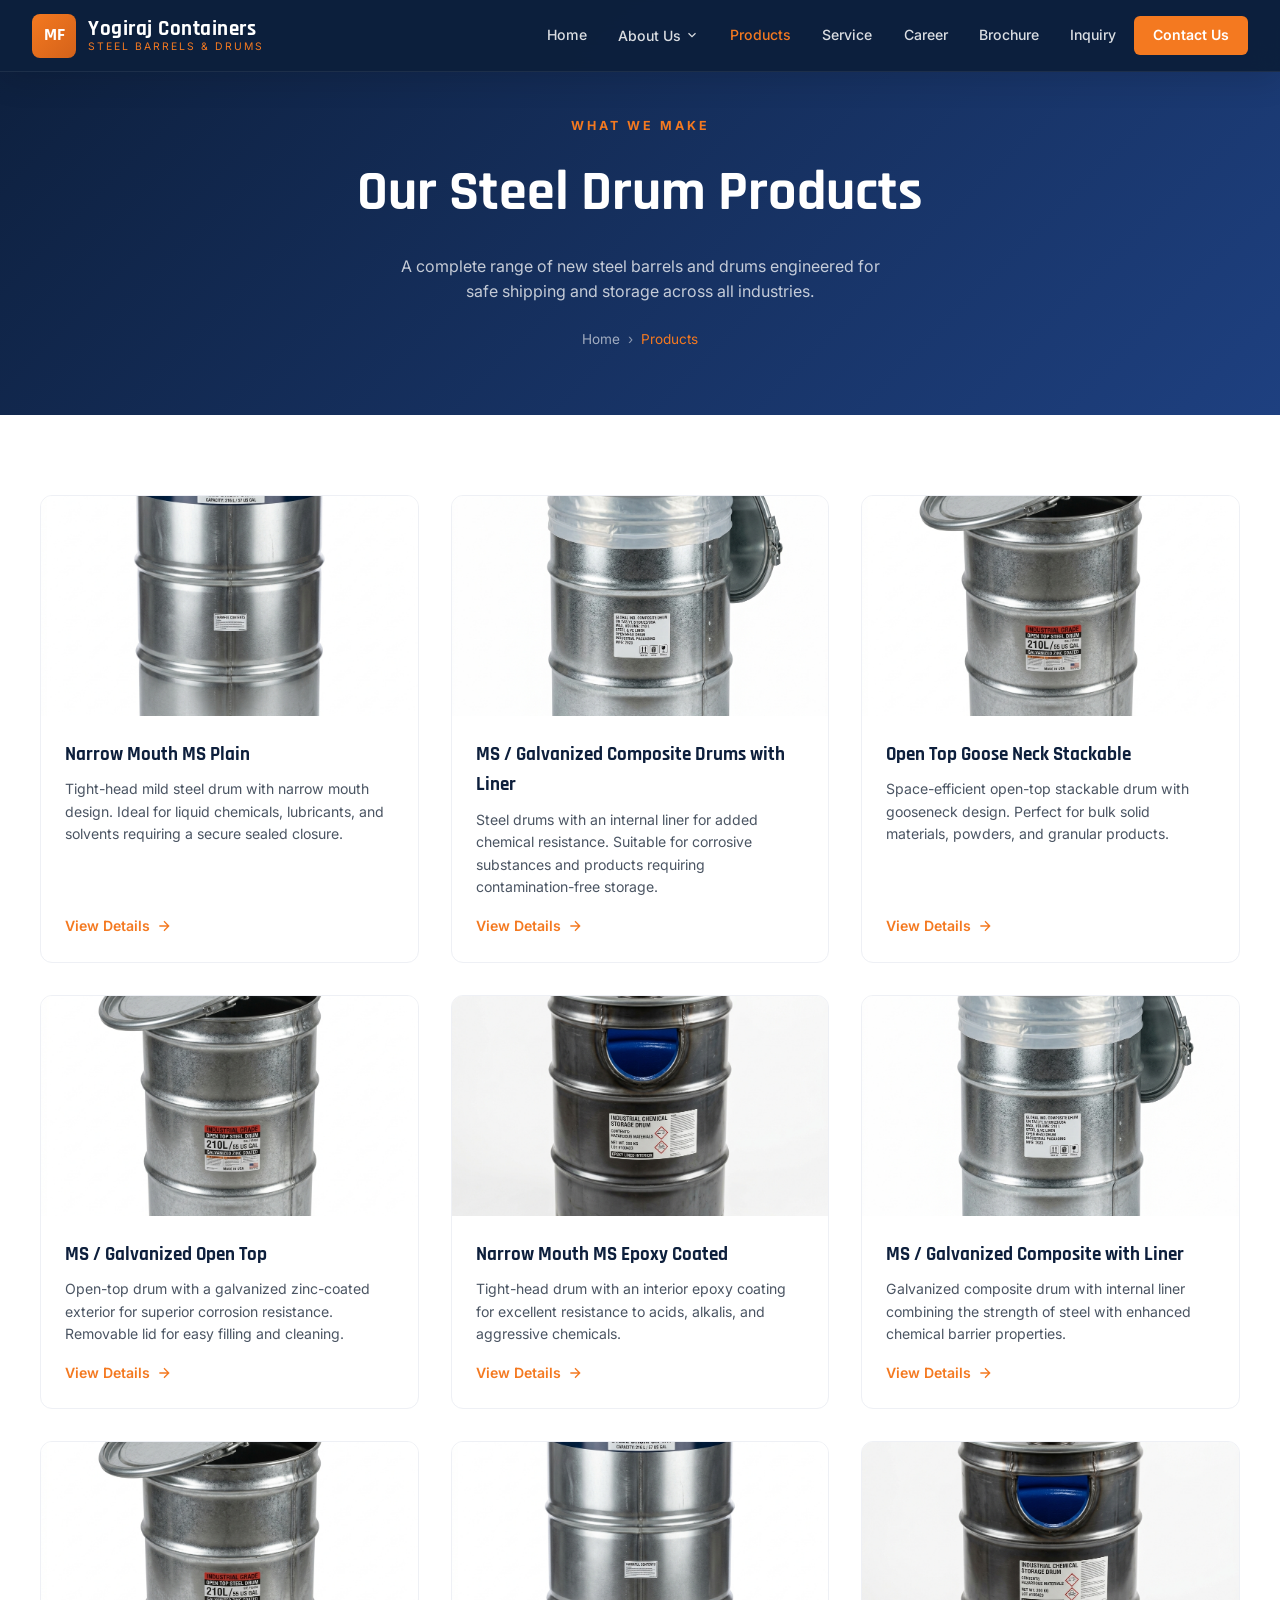
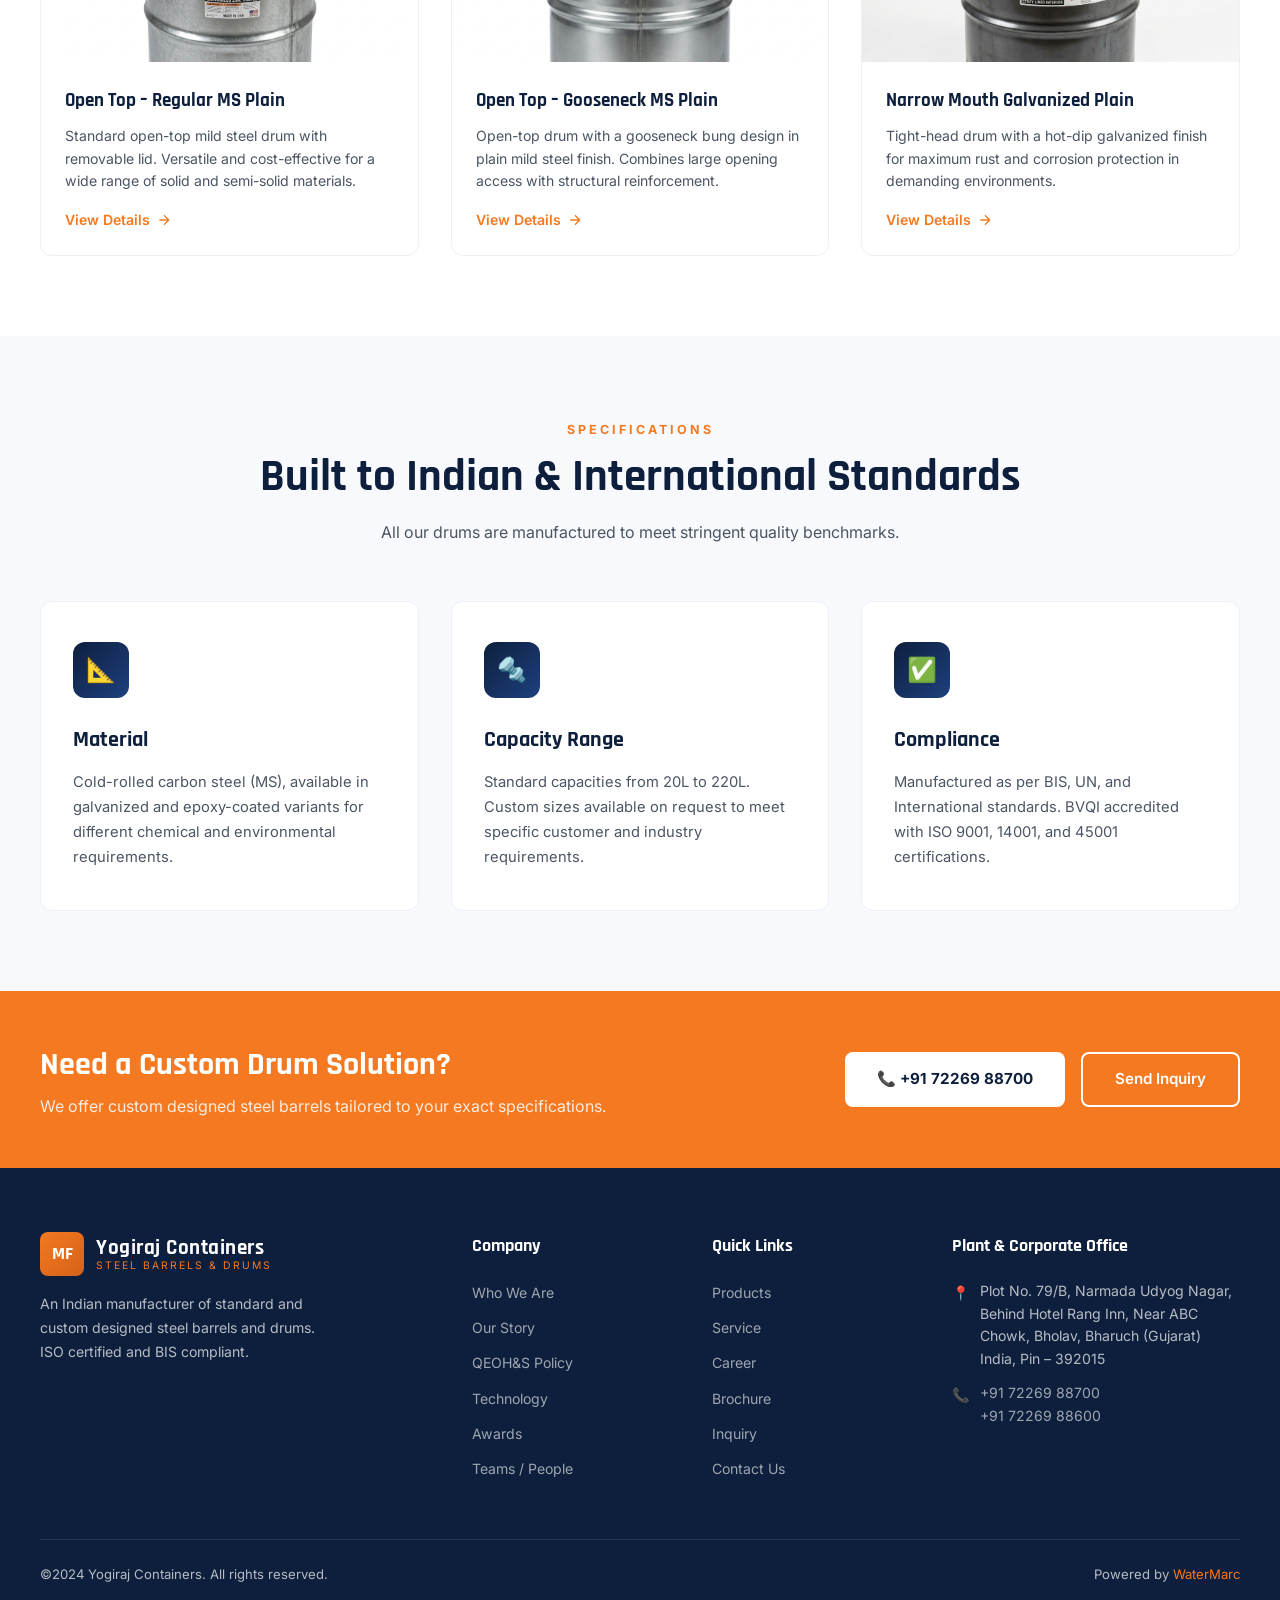
==== commit 125ddfd4: "Changed few spellings" ====
--- a/products.html
+++ b/products.html
@@ -1,269 +1,374 @@
 <!DOCTYPE html>
 <html lang="en">
-<head>
-  <meta charset="UTF-8" />
-  <meta name="viewport" content="width=device-width, initial-scale=1.0" />
-  <title>Products | Metal Fass Inc – Steel Barrels & Drums</title>
-  <meta name="description" content="Browse Metal Fass Inc's full range of steel barrels and drums: narrow mouth, open top, galvanized, epoxy coated, composite with liner, and more." />
-  <link rel="stylesheet" href="styles.css" />
-</head>
-<body>
-
-<!-- NAVBAR -->
-<nav class="navbar scrolled" id="navbar">
-  <a href="index.html" class="nav-logo">
-    <div class="logo-icon">MF</div>
-    <div class="logo-text">
-      <span class="logo-name">Metal Fass Inc</span>
-      <span class="logo-sub">Steel Barrels & Drums</span>
+  <head>
+    <meta charset="UTF-8" />
+    <meta name="viewport" content="width=device-width, initial-scale=1.0" />
+    <title>Products | Yogiraj Containers – Steel Barrels & Drums</title>
+    <meta name="description" content="Browse Yogiraj Containers's full range of steel barrels and drums: narrow mouth, open top, galvanized, epoxy coated, composite with liner, and more." />
+    <link rel="stylesheet" href="styles.css" />
+  </head>
+  <body>
+    <!-- NAVBAR -->
+    <nav class="navbar scrolled" id="navbar">
+      <a href="index.html" class="nav-logo">
+        <div class="logo-icon">MF</div>
+        <div class="logo-text">
+          <span class="logo-name">Yogiraj Containers</span>
+          <span class="logo-sub">Steel Barrels & Drums</span>
+        </div>
+      </a>
+      <ul class="nav-links" id="navLinks">
+        <li>
+          <a href="index.html">Home</a>
+        </li>
+        <li>
+          <button class="nav-toggle">
+            About Us<svg viewBox="0 0 24 24" fill="none" stroke="currentColor" stroke-width="2">
+              <polyline points="6 9 12 15 18 9" />
+            </svg>
+          </button>
+          <ul class="dropdown">
+            <li>
+              <a href="#">Who We Are</a>
+            </li>
+            <li>
+              <a href="#">Our Story</a>
+            </li>
+            <li>
+              <a href="#">QEOH&S Policy</a>
+            </li>
+            <li>
+              <a href="#">Technology & Modernization</a>
+            </li>
+            <li>
+              <a href="#">Awards & Accreditations</a>
+            </li>
+            <li>
+              <a href="#">Teams / People</a>
+            </li>
+          </ul>
+        </li>
+        <li>
+          <a href="products.html" class="active">Products</a>
+        </li>
+        <li>
+          <a href="#">Service</a>
+        </li>
+        <li>
+          <a href="#">Career</a>
+        </li>
+        <li>
+          <a href="#">Brochure</a>
+        </li>
+        <li>
+          <a href="#">Inquiry</a>
+        </li>
+        <li>
+          <a href="contact.html" class="nav-cta">Contact Us</a>
+        </li>
+      </ul>
+      <button class="hamburger" id="hamburger" aria-label="Toggle menu"><span></span><span></span><span></span></button>
+    </nav>
+
+    <!-- PAGE HERO -->
+    <section class="page-hero">
+      <div class="container">
+        <span class="section-eyebrow" style="color:var(--orange);">What We Make</span>
+        <h1>Our Steel Drum Products</h1>
+        <p>A complete range of new steel barrels and drums engineered for safe shipping and storage across all industries.</p>
+        <div class="breadcrumb">
+          <a href="index.html">Home</a> › <span>Products</span>
+        </div>
+      </div>
+    </section>
+
+    <!-- PRODUCTS GRID -->
+    <section class="section">
+      <div class="container">
+        <div class="products-full-grid">
+          <a href="#" class="product-card reveal">
+            <div class="product-img">
+              <img src="product_narrow_mouth.png" alt="Narrow Mouth MS Plain" loading="lazy" />
+            </div>
+            <div class="product-info">
+              <h3>Narrow Mouth MS Plain</h3>
+              <p>Tight-head mild steel drum with narrow mouth design. Ideal for liquid chemicals, lubricants, and solvents requiring a secure sealed closure.</p>
+              <span class="product-link">
+                View Details<svg width="16" height="16" viewBox="0 0 24 24" fill="none" stroke="currentColor" stroke-width="2">
+                  <path d="M5 12h14M12 5l7 7-7 7" />
+                </svg>
+              </span>
+            </div>
+          </a>
+
+          <a href="#" class="product-card reveal">
+            <div class="product-img">
+              <img src="product_composite.png" alt="MS Galvanized Composite Drums with Liner" loading="lazy" />
+            </div>
+            <div class="product-info">
+              <h3>MS / Galvanized Composite Drums with Liner</h3>
+              <p>Steel drums with an internal liner for added chemical resistance. Suitable for corrosive substances and products requiring contamination-free storage.</p>
+              <span class="product-link">
+                View Details<svg width="16" height="16" viewBox="0 0 24 24" fill="none" stroke="currentColor" stroke-width="2">
+                  <path d="M5 12h14M12 5l7 7-7 7" />
+                </svg>
+              </span>
+            </div>
+          </a>
+
+          <a href="#" class="product-card reveal">
+            <div class="product-img">
+              <img src="product_open_top.png" alt="Open Top Goose Neck Stackable" loading="lazy" />
+            </div>
+            <div class="product-info">
+              <h3>Open Top Goose Neck Stackable</h3>
+              <p>Space-efficient open-top stackable drum with gooseneck design. Perfect for bulk solid materials, powders, and granular products.</p>
+              <span class="product-link">
+                View Details<svg width="16" height="16" viewBox="0 0 24 24" fill="none" stroke="currentColor" stroke-width="2">
+                  <path d="M5 12h14M12 5l7 7-7 7" />
+                </svg>
+              </span>
+            </div>
+          </a>
+
+          <a href="#" class="product-card reveal">
+            <div class="product-img">
+              <img src="product_open_top.png" alt="MS Galvanized Open Top" loading="lazy" />
+            </div>
+            <div class="product-info">
+              <h3>MS / Galvanized Open Top</h3>
+              <p>Open-top drum with a galvanized zinc-coated exterior for superior corrosion resistance. Removable lid for easy filling and cleaning.</p>
+              <span class="product-link">
+                View Details<svg width="16" height="16" viewBox="0 0 24 24" fill="none" stroke="currentColor" stroke-width="2">
+                  <path d="M5 12h14M12 5l7 7-7 7" />
+                </svg>
+              </span>
+            </div>
+          </a>
+
+          <a href="#" class="product-card reveal">
+            <div class="product-img">
+              <img src="product_epoxy.png" alt="Narrow Mouth MS Epoxy Coated" loading="lazy" />
+            </div>
+            <div class="product-info">
+              <h3>Narrow Mouth MS Epoxy Coated</h3>
+              <p>Tight-head drum with an interior epoxy coating for excellent resistance to acids, alkalis, and aggressive chemicals.</p>
+              <span class="product-link">
+                View Details<svg width="16" height="16" viewBox="0 0 24 24" fill="none" stroke="currentColor" stroke-width="2">
+                  <path d="M5 12h14M12 5l7 7-7 7" />
+                </svg>
+              </span>
+            </div>
+          </a>
+
+          <a href="#" class="product-card reveal">
+            <div class="product-img">
+              <img src="product_composite.png" alt="MS Galvanized Composite with Liner" loading="lazy" />
+            </div>
+            <div class="product-info">
+              <h3>MS / Galvanized Composite with Liner</h3>
+              <p>Galvanized composite drum with internal liner combining the strength of steel with enhanced chemical barrier properties.</p>
+              <span class="product-link">
+                View Details<svg width="16" height="16" viewBox="0 0 24 24" fill="none" stroke="currentColor" stroke-width="2">
+                  <path d="M5 12h14M12 5l7 7-7 7" />
+                </svg>
+              </span>
+            </div>
+          </a>
+
+          <a href="#" class="product-card reveal">
+            <div class="product-img">
+              <img src="product_open_top.png" alt="Open Top Regular MS Plain" loading="lazy" />
+            </div>
+            <div class="product-info">
+              <h3>Open Top – Regular MS Plain</h3>
+              <p>Standard open-top mild steel drum with removable lid. Versatile and cost-effective for a wide range of solid and semi-solid materials.</p>
+              <span class="product-link">
+                View Details<svg width="16" height="16" viewBox="0 0 24 24" fill="none" stroke="currentColor" stroke-width="2">
+                  <path d="M5 12h14M12 5l7 7-7 7" />
+                </svg>
+              </span>
+            </div>
+          </a>
+
+          <a href="#" class="product-card reveal">
+            <div class="product-img">
+              <img src="product_narrow_mouth.png" alt="Open Top Gooseneck MS Plain" loading="lazy" />
+            </div>
+            <div class="product-info">
+              <h3>Open Top – Gooseneck MS Plain</h3>
+              <p>Open-top drum with a gooseneck bung design in plain mild steel finish. Combines large opening access with structural reinforcement.</p>
+              <span class="product-link">
+                View Details<svg width="16" height="16" viewBox="0 0 24 24" fill="none" stroke="currentColor" stroke-width="2">
+                  <path d="M5 12h14M12 5l7 7-7 7" />
+                </svg>
+              </span>
+            </div>
+          </a>
+
+          <a href="#" class="product-card reveal">
+            <div class="product-img">
+              <img src="product_epoxy.png" alt="Narrow Mouth Galvanized Plain" loading="lazy" />
+            </div>
+            <div class="product-info">
+              <h3>Narrow Mouth Galvanized Plain</h3>
+              <p>Tight-head drum with a hot-dip galvanized finish for maximum rust and corrosion protection in demanding environments.</p>
+              <span class="product-link">
+                View Details<svg width="16" height="16" viewBox="0 0 24 24" fill="none" stroke="currentColor" stroke-width="2">
+                  <path d="M5 12h14M12 5l7 7-7 7" />
+                </svg>
+              </span>
+            </div>
+          </a>
+        </div>
+      </div>
+    </section>
+
+    <!-- SPECS INFO -->
+    <section class="section section-light">
+      <div class="container">
+        <div class="section-header reveal">
+          <span class="section-eyebrow">Specifications</span>
+          <h2 class="section-title">Built to Indian & International Standards</h2>
+          <p class="section-subtitle">All our drums are manufactured to meet stringent quality benchmarks.</p>
+        </div>
+        <div class="mvt-grid">
+          <div class="mvt-card reveal">
+            <div class="mvt-icon">📐</div>
+            <h3>Material</h3>
+            <p>Cold-rolled carbon steel (MS), available in galvanized and epoxy-coated variants for different chemical and environmental requirements.</p>
+          </div>
+          <div class="mvt-card reveal">
+            <div class="mvt-icon">🔩</div>
+            <h3>Capacity Range</h3>
+            <p>Standard capacities from 20L to 220L. Custom sizes available on request to meet specific customer and industry requirements.</p>
+          </div>
+          <div class="mvt-card reveal">
+            <div class="mvt-icon">✅</div>
+            <h3>Compliance</h3>
+            <p>Manufactured as per BIS, UN, and International standards. BVQI accredited with ISO 9001, 14001, and 45001 certifications.</p>
+          </div>
+        </div>
+      </div>
+    </section>
+
+    <!-- CONTACT STRIP -->
+    <div class="contact-strip">
+      <div class="container">
+        <div class="strip-text">
+          <h2>Need a Custom Drum Solution?</h2>
+          <p>We offer custom designed steel barrels tailored to your exact specifications.</p>
+        </div>
+        <div class="strip-actions">
+          <a href="tel:+917226988700" class="btn-white">📞 +91 72269 88700</a>
+          <a href="contact.html" class="btn-outline-white">Send Inquiry</a>
+        </div>
+      </div>
     </div>
-  </a>
-  <ul class="nav-links" id="navLinks">
-    <li><a href="index.html">Home</a></li>
-    <li>
-      <button class="nav-toggle">About Us
-        <svg viewBox="0 0 24 24" fill="none" stroke="currentColor" stroke-width="2"><polyline points="6 9 12 15 18 9"/></svg>
-      </button>
-      <ul class="dropdown">
-        <li><a href="#">Who We Are</a></li>
-        <li><a href="#">Our Story</a></li>
-        <li><a href="#">QEOH&S Policy</a></li>
-        <li><a href="#">Technology & Modernization</a></li>
-        <li><a href="#">Awards & Accreditations</a></li>
-        <li><a href="#">Teams / People</a></li>
-      </ul>
-    </li>
-    <li><a href="products.html" class="active">Products</a></li>
-    <li><a href="#">Service</a></li>
-    <li><a href="#">Career</a></li>
-    <li><a href="#">Brochure</a></li>
-    <li><a href="#">Inquiry</a></li>
-    <li><a href="contact.html" class="nav-cta">Contact Us</a></li>
-  </ul>
-  <button class="hamburger" id="hamburger" aria-label="Toggle menu">
-    <span></span><span></span><span></span>
-  </button>
-</nav>
-
-<!-- PAGE HERO -->
-<section class="page-hero">
-  <div class="container">
-    <span class="section-eyebrow" style="color:var(--orange);">What We Make</span>
-    <h1>Our Steel Drum Products</h1>
-    <p>A complete range of new steel barrels and drums engineered for safe shipping and storage across all industries.</p>
-    <div class="breadcrumb">
-      <a href="index.html">Home</a> › <span>Products</span>
-    </div>
-  </div>
-</section>
-
-<!-- PRODUCTS GRID -->
-<section class="section">
-  <div class="container">
-    <div class="products-full-grid">
-
-      <a href="#" class="product-card reveal">
-        <div class="product-img"><img src="product_narrow_mouth.png" alt="Narrow Mouth MS Plain" loading="lazy" /></div>
-        <div class="product-info">
-          <h3>Narrow Mouth MS Plain</h3>
-          <p>Tight-head mild steel drum with narrow mouth design. Ideal for liquid chemicals, lubricants, and solvents requiring a secure sealed closure.</p>
-          <span class="product-link">View Details <svg width="16" height="16" viewBox="0 0 24 24" fill="none" stroke="currentColor" stroke-width="2"><path d="M5 12h14M12 5l7 7-7 7"/></svg></span>
-        </div>
-      </a>
-
-      <a href="#" class="product-card reveal">
-        <div class="product-img"><img src="product_composite.png" alt="MS Galvanized Composite Drums with Liner" loading="lazy" /></div>
-        <div class="product-info">
-          <h3>MS / Galvanized Composite Drums with Liner</h3>
-          <p>Steel drums with an internal liner for added chemical resistance. Suitable for corrosive substances and products requiring contamination-free storage.</p>
-          <span class="product-link">View Details <svg width="16" height="16" viewBox="0 0 24 24" fill="none" stroke="currentColor" stroke-width="2"><path d="M5 12h14M12 5l7 7-7 7"/></svg></span>
-        </div>
-      </a>
-
-      <a href="#" class="product-card reveal">
-        <div class="product-img"><img src="product_open_top.png" alt="Open Top Goose Neck Stackable" loading="lazy" /></div>
-        <div class="product-info">
-          <h3>Open Top Goose Neck Stackable</h3>
-          <p>Space-efficient open-top stackable drum with gooseneck design. Perfect for bulk solid materials, powders, and granular products.</p>
-          <span class="product-link">View Details <svg width="16" height="16" viewBox="0 0 24 24" fill="none" stroke="currentColor" stroke-width="2"><path d="M5 12h14M12 5l7 7-7 7"/></svg></span>
-        </div>
-      </a>
-
-      <a href="#" class="product-card reveal">
-        <div class="product-img"><img src="product_open_top.png" alt="MS Galvanized Open Top" loading="lazy" /></div>
-        <div class="product-info">
-          <h3>MS / Galvanized Open Top</h3>
-          <p>Open-top drum with a galvanized zinc-coated exterior for superior corrosion resistance. Removable lid for easy filling and cleaning.</p>
-          <span class="product-link">View Details <svg width="16" height="16" viewBox="0 0 24 24" fill="none" stroke="currentColor" stroke-width="2"><path d="M5 12h14M12 5l7 7-7 7"/></svg></span>
-        </div>
-      </a>
-
-      <a href="#" class="product-card reveal">
-        <div class="product-img"><img src="product_epoxy.png" alt="Narrow Mouth MS Epoxy Coated" loading="lazy" /></div>
-        <div class="product-info">
-          <h3>Narrow Mouth MS Epoxy Coated</h3>
-          <p>Tight-head drum with an interior epoxy coating for excellent resistance to acids, alkalis, and aggressive chemicals.</p>
-          <span class="product-link">View Details <svg width="16" height="16" viewBox="0 0 24 24" fill="none" stroke="currentColor" stroke-width="2"><path d="M5 12h14M12 5l7 7-7 7"/></svg></span>
-        </div>
-      </a>
-
-      <a href="#" class="product-card reveal">
-        <div class="product-img"><img src="product_composite.png" alt="MS Galvanized Composite with Liner" loading="lazy" /></div>
-        <div class="product-info">
-          <h3>MS / Galvanized Composite with Liner</h3>
-          <p>Galvanized composite drum with internal liner combining the strength of steel with enhanced chemical barrier properties.</p>
-          <span class="product-link">View Details <svg width="16" height="16" viewBox="0 0 24 24" fill="none" stroke="currentColor" stroke-width="2"><path d="M5 12h14M12 5l7 7-7 7"/></svg></span>
-        </div>
-      </a>
-
-      <a href="#" class="product-card reveal">
-        <div class="product-img"><img src="product_open_top.png" alt="Open Top Regular MS Plain" loading="lazy" /></div>
-        <div class="product-info">
-          <h3>Open Top – Regular MS Plain</h3>
-          <p>Standard open-top mild steel drum with removable lid. Versatile and cost-effective for a wide range of solid and semi-solid materials.</p>
-          <span class="product-link">View Details <svg width="16" height="16" viewBox="0 0 24 24" fill="none" stroke="currentColor" stroke-width="2"><path d="M5 12h14M12 5l7 7-7 7"/></svg></span>
-        </div>
-      </a>
-
-      <a href="#" class="product-card reveal">
-        <div class="product-img"><img src="product_narrow_mouth.png" alt="Open Top Gooseneck MS Plain" loading="lazy" /></div>
-        <div class="product-info">
-          <h3>Open Top – Gooseneck MS Plain</h3>
-          <p>Open-top drum with a gooseneck bung design in plain mild steel finish. Combines large opening access with structural reinforcement.</p>
-          <span class="product-link">View Details <svg width="16" height="16" viewBox="0 0 24 24" fill="none" stroke="currentColor" stroke-width="2"><path d="M5 12h14M12 5l7 7-7 7"/></svg></span>
-        </div>
-      </a>
-
-      <a href="#" class="product-card reveal">
-        <div class="product-img"><img src="product_epoxy.png" alt="Narrow Mouth Galvanized Plain" loading="lazy" /></div>
-        <div class="product-info">
-          <h3>Narrow Mouth Galvanized Plain</h3>
-          <p>Tight-head drum with a hot-dip galvanized finish for maximum rust and corrosion protection in demanding environments.</p>
-          <span class="product-link">View Details <svg width="16" height="16" viewBox="0 0 24 24" fill="none" stroke="currentColor" stroke-width="2"><path d="M5 12h14M12 5l7 7-7 7"/></svg></span>
-        </div>
-      </a>
-
-    </div>
-  </div>
-</section>
-
-<!-- SPECS INFO -->
-<section class="section section-light">
-  <div class="container">
-    <div class="section-header reveal">
-      <span class="section-eyebrow">Specifications</span>
-      <h2 class="section-title">Built to Indian & International Standards</h2>
-      <p class="section-subtitle">All our drums are manufactured to meet stringent quality benchmarks.</p>
-    </div>
-    <div class="mvt-grid">
-      <div class="mvt-card reveal">
-        <div class="mvt-icon">📐</div>
-        <h3>Material</h3>
-        <p>Cold-rolled carbon steel (MS), available in galvanized and epoxy-coated variants for different chemical and environmental requirements.</p>
-      </div>
-      <div class="mvt-card reveal">
-        <div class="mvt-icon">🔩</div>
-        <h3>Capacity Range</h3>
-        <p>Standard capacities from 20L to 220L. Custom sizes available on request to meet specific customer and industry requirements.</p>
-      </div>
-      <div class="mvt-card reveal">
-        <div class="mvt-icon">✅</div>
-        <h3>Compliance</h3>
-        <p>Manufactured as per BIS, UN, and International standards. BVQI accredited with ISO 9001, 14001, and 45001 certifications.</p>
-      </div>
-    </div>
-  </div>
-</section>
-
-<!-- CONTACT STRIP -->
-<div class="contact-strip">
-  <div class="container">
-    <div class="strip-text">
-      <h2>Need a Custom Drum Solution?</h2>
-      <p>We offer custom designed steel barrels tailored to your exact specifications.</p>
-    </div>
-    <div class="strip-actions">
-      <a href="tel:+917226988700" class="btn-white">📞 +91 72269 88700</a>
-      <a href="contact.html" class="btn-outline-white">Send Inquiry</a>
-    </div>
-  </div>
-</div>
-
-<!-- FOOTER -->
-<footer>
-  <div class="container">
-    <div class="footer-grid">
-      <div class="footer-brand">
-        <a href="index.html" class="nav-logo" style="margin-bottom:1rem;display:inline-flex;">
-          <div class="logo-icon">MF</div>
-          <div class="logo-text">
-            <span class="logo-name">Metal Fass Inc</span>
-            <span class="logo-sub">Steel Barrels & Drums</span>
-          </div>
-        </a>
-        <p>An Indian manufacturer of standard and custom designed steel barrels and drums. ISO certified and BIS compliant.</p>
-      </div>
-      <div class="footer-col">
-        <h4>Company</h4>
-        <ul>
-          <li><a href="#">Who We Are</a></li>
-          <li><a href="#">Our Story</a></li>
-          <li><a href="#">QEOH&S Policy</a></li>
-          <li><a href="#">Technology</a></li>
-          <li><a href="#">Awards</a></li>
-          <li><a href="#">Teams / People</a></li>
-        </ul>
-      </div>
-      <div class="footer-col">
-        <h4>Quick Links</h4>
-        <ul>
-          <li><a href="products.html">Products</a></li>
-          <li><a href="#">Service</a></li>
-          <li><a href="#">Career</a></li>
-          <li><a href="#">Brochure</a></li>
-          <li><a href="#">Inquiry</a></li>
-          <li><a href="contact.html">Contact Us</a></li>
-        </ul>
-      </div>
-      <div class="footer-col">
-        <h4>Plant & Corporate Office</h4>
-        <div class="footer-contact-item">
-          <span class="icon">📍</span>
-          <span>Plot No. 79/B, Narmada Udyog Nagar, Behind Hotel Rang Inn, Near ABC Chowk, Bholav, Bharuch (Gujarat) India, Pin – 392015</span>
-        </div>
-        <div class="footer-contact-item">
-          <span class="icon">📞</span>
-          <div>
-            <a href="tel:+917226988700">+91 72269 88700</a><br/>
-            <a href="tel:+917226988600">+91 72269 88600</a>
-          </div>
-        </div>
-      </div>
-    </div>
-    <div class="footer-bottom">
-      <span>©2024 Metal Fass Inc. All rights reserved.</span>
-      <span>Powered by <a href="#">WaterMarc</a></span>
-    </div>
-  </div>
-</footer>
-
-<script>
-  const hamburger = document.getElementById('hamburger');
-  const navLinks = document.getElementById('navLinks');
-  hamburger.addEventListener('click', () => {
-    navLinks.classList.toggle('open');
-    const spans = hamburger.querySelectorAll('span');
-    navLinks.classList.contains('open')
-      ? (spans[0].style.transform='rotate(45deg) translate(5px,5px)', spans[1].style.opacity='0', spans[2].style.transform='rotate(-45deg) translate(5px,-5px)')
-      : (spans[0].style.transform='', spans[1].style.opacity='', spans[2].style.transform='');
-  });
-  const reveals = document.querySelectorAll('.reveal');
-  const observer = new IntersectionObserver((entries) => {
-    entries.forEach((e, i) => {
-      if (e.isIntersecting) { setTimeout(() => e.target.classList.add('visible'), i * 80); observer.unobserve(e.target); }
-    });
-  }, { threshold: 0.1 });
-  reveals.forEach(el => observer.observe(el));
-</script>
-</body>
+
+    <!-- FOOTER -->
+    <footer>
+      <div class="container">
+        <div class="footer-grid">
+          <div class="footer-brand">
+            <a href="index.html" class="nav-logo" style="margin-bottom:1rem;display:inline-flex;">
+              <div class="logo-icon">MF</div>
+              <div class="logo-text">
+                <span class="logo-name">Yogiraj Containers</span>
+                <span class="logo-sub">Steel Barrels & Drums</span>
+              </div>
+            </a>
+            <p>An Indian manufacturer of standard and custom designed steel barrels and drums. ISO certified and BIS compliant.</p>
+          </div>
+          <div class="footer-col">
+            <h4>Company</h4>
+            <ul>
+              <li>
+                <a href="#">Who We Are</a>
+              </li>
+              <li>
+                <a href="#">Our Story</a>
+              </li>
+              <li>
+                <a href="#">QEOH&S Policy</a>
+              </li>
+              <li>
+                <a href="#">Technology</a>
+              </li>
+              <li>
+                <a href="#">Awards</a>
+              </li>
+              <li>
+                <a href="#">Teams / People</a>
+              </li>
+            </ul>
+          </div>
+          <div class="footer-col">
+            <h4>Quick Links</h4>
+            <ul>
+              <li>
+                <a href="products.html">Products</a>
+              </li>
+              <li>
+                <a href="#">Service</a>
+              </li>
+              <li>
+                <a href="#">Career</a>
+              </li>
+              <li>
+                <a href="#">Brochure</a>
+              </li>
+              <li>
+                <a href="#">Inquiry</a>
+              </li>
+              <li>
+                <a href="contact.html">Contact Us</a>
+              </li>
+            </ul>
+          </div>
+          <div class="footer-col">
+            <h4>Plant & Corporate Office</h4>
+            <div class="footer-contact-item">
+              <span class="icon">📍</span>
+              <span>Plot No. 79/B, Narmada Udyog Nagar, Behind Hotel Rang Inn, Near ABC Chowk, Bholav, Bharuch (Gujarat) India, Pin – 392015</span>
+            </div>
+            <div class="footer-contact-item">
+              <span class="icon">📞</span>
+              <div>
+                <a href="tel:+917226988700">+91 72269 88700</a><br />
+                <a href="tel:+917226988600">+91 72269 88600</a>
+              </div>
+            </div>
+          </div>
+        </div>
+        <div class="footer-bottom">
+          <span>©2024 Yogiraj Containers. All rights reserved.</span>
+          <span>Powered by <a href="#">WaterMarc</a></span>
+        </div>
+      </div>
+    </footer>
+
+    <script>
+      const hamburger = document.getElementById('hamburger')
+      const navLinks = document.getElementById('navLinks')
+      hamburger.addEventListener('click', () => {
+        navLinks.classList.toggle('open')
+        const spans = hamburger.querySelectorAll('span')
+        navLinks.classList.contains('open') ? ((spans[0].style.transform = 'rotate(45deg) translate(5px,5px)'), (spans[1].style.opacity = '0'), (spans[2].style.transform = 'rotate(-45deg) translate(5px,-5px)')) : ((spans[0].style.transform = ''), (spans[1].style.opacity = ''), (spans[2].style.transform = ''))
+      })
+      const reveals = document.querySelectorAll('.reveal')
+      const observer = new IntersectionObserver(
+        (entries) => {
+          entries.forEach((e, i) => {
+            if (e.isIntersecting) {
+              setTimeout(() => e.target.classList.add('visible'), i * 80)
+              observer.unobserve(e.target)
+            }
+          })
+        },
+        { threshold: 0.1 }
+      )
+      reveals.forEach((el) => observer.observe(el))
+    </script>
+  </body>
 </html>
